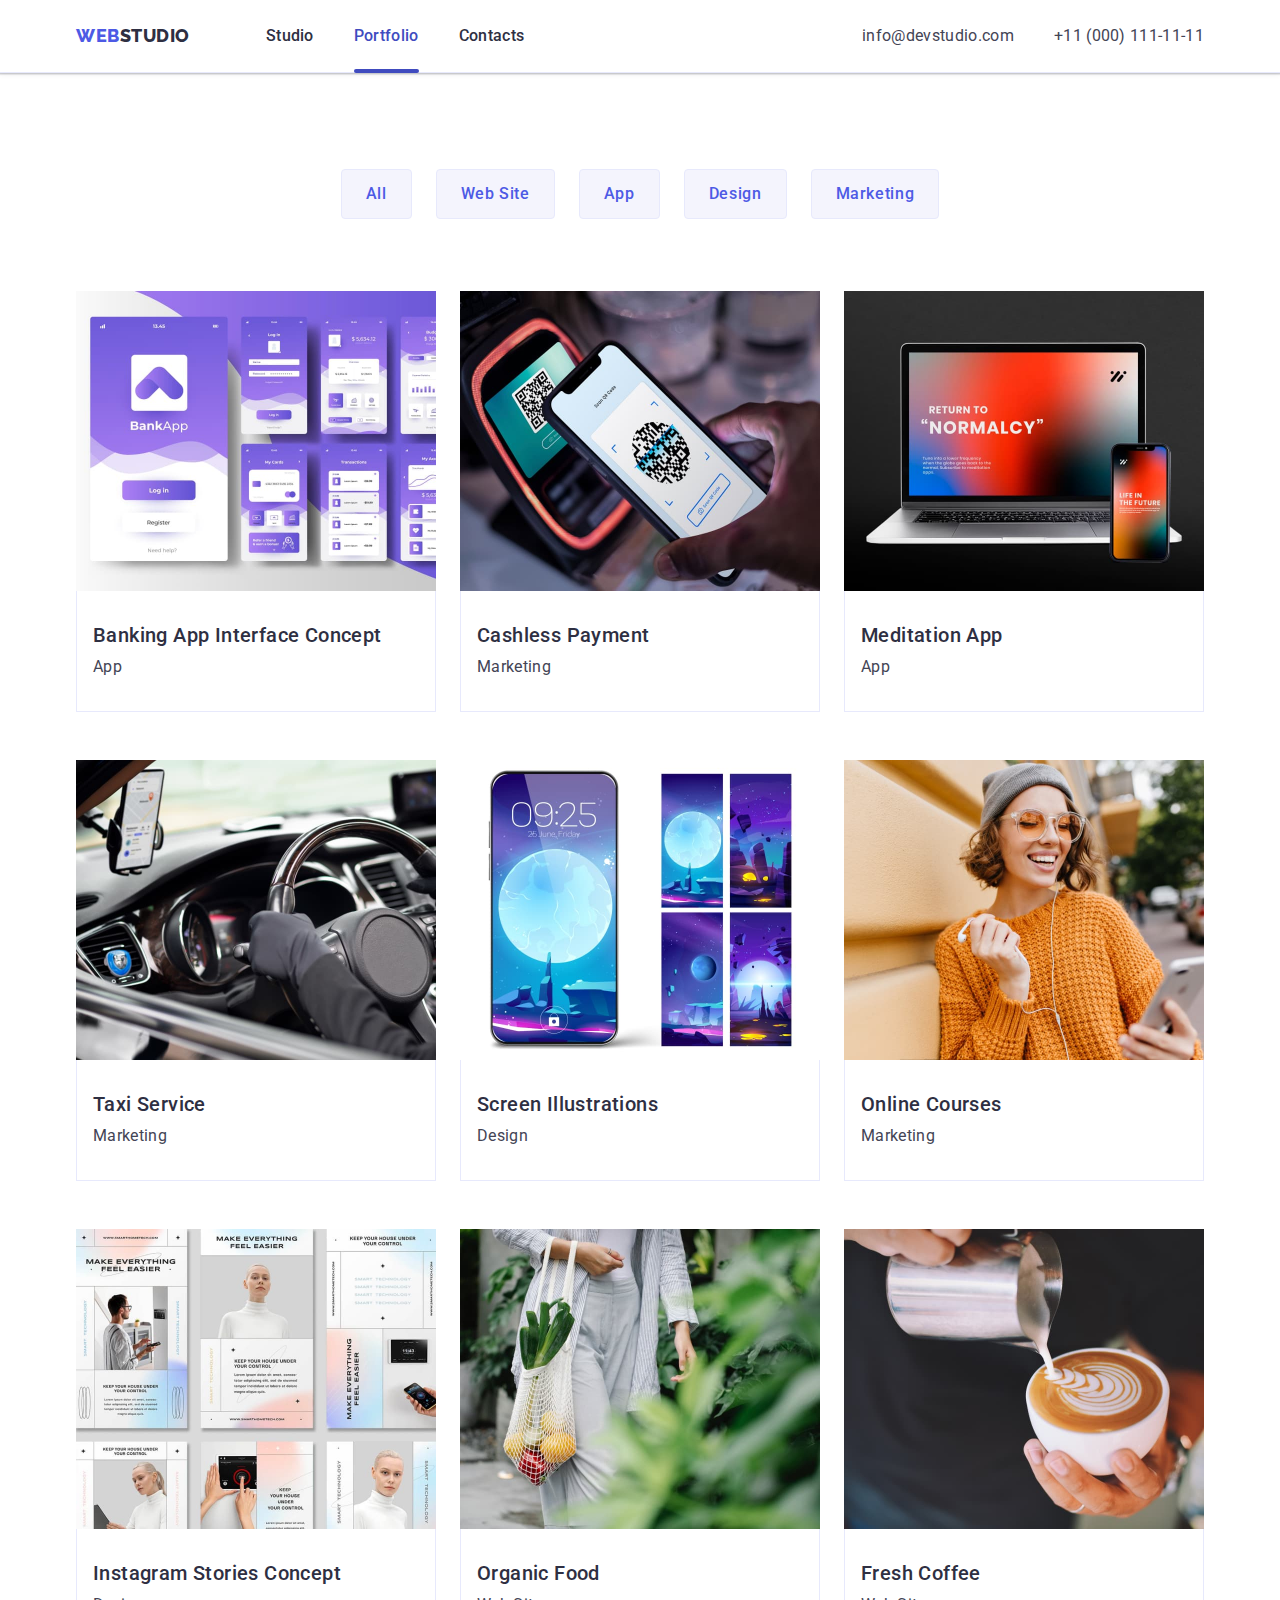
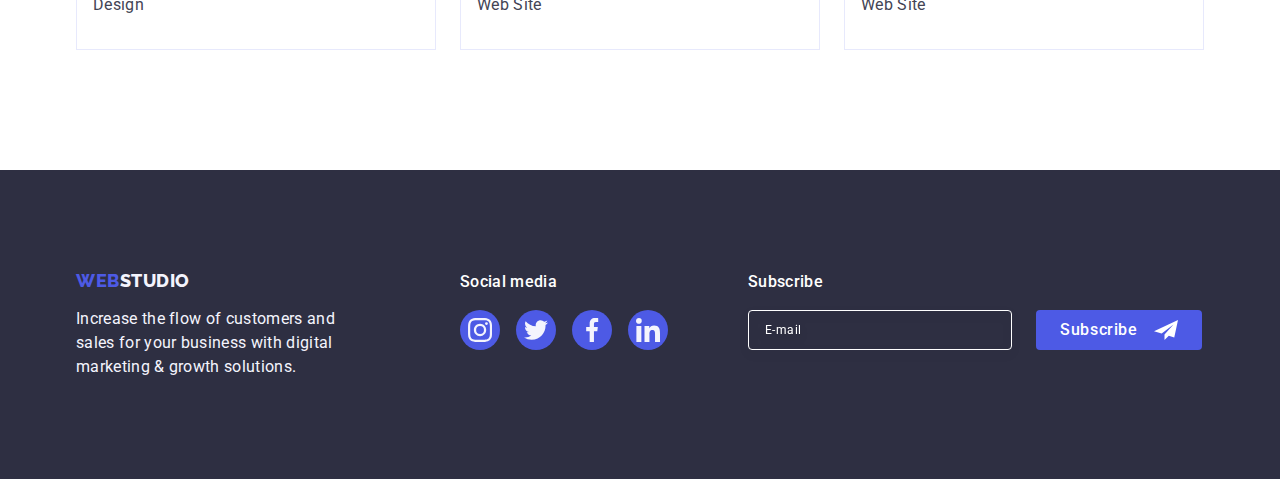
==== portfolio.html @ ef47f533 "project basics" ====
<!DOCTYPE html>
<html lang="en">
  <head>
    <meta charset="UTF-8" />
    <meta http-equiv="X-UA-Compatible" content="IE=edge" />
    <meta name="viewport" content="width=device-width, initial-scale=1.0" />
    <title>Portfolio</title>
    <link
      rel="stylesheet"
      href="https://cdn.jsdelivr.net/npm/modern-normalize@2.0.0/modern-normalize.min.css"
    />
    <link rel="preconnect" href="https://fonts.googleapis.com" />
    <link rel="preconnect" href="https://fonts.gstatic.com" crossorigin />
    <link
      href="https://fonts.googleapis.com/css2?family=Raleway:wght@800&family=Roboto:wght@400;500;700;900&display=swap"
      rel="stylesheet"
    />
    <link rel="stylesheet" href="./css/styles.css" />
  </head>
  <body>
    <header class="header">
      <div class="container">
        <nav class="header-left">
          <a class="logo logo-accent link" href="./index.html"
            >Web<span class="logo">Studio</span></a
          >
          <ul class="header-navigation list">
            <li class="header-nav-item">
              <a href="./index.html" class="nav-link link">Studio</a>
            </li>
            <li class="header-nav-item">
              <a href="./portfolio.html" class="nav-link current link"
                >Portfolio</a
              >
            </li>
            <li class="header-nav-item">
              <a href="" class="nav-link link">Contacts</a>
            </li>
          </ul>
        </nav>
        <address class="address">
          <ul class="header-address list">
            <li>
              <a href="mailto:info@devstudio.com" class="address-link link"
                >info@devstudio.com</a
              >
            </li>
            <li class="telephone">
              <a href="tel:+110001111111" class="address-link link"
                >+11 (000) 111-11-11</a
              >
            </li>
          </ul>
        </address>
      </div>
    </header>
    <main>
      <section class="portfolio-section section">
        <div class="container">
          <h1 class="portfolio-title visually-hidden">Portfolio</h1>

          <ul class="gallery-buttons list">
            <li><button type="button" class="gallery-button">All</button></li>
            <li>
              <button type="button" class="gallery-button">Web Site</button>
            </li>
            <li>
              <button type="button" class="gallery-button">App</button>
            </li>
            <li>
              <button type="button" class="gallery-button">Design</button>
            </li>
            <li>
              <button type="button" class="gallery-button">Marketing</button>
            </li>
          </ul>

          <ul class="gallery-cards list">
            <li class="gallery-card">
              <a href="" class="gallery-link link">
                <div class="gallery-image-overlay">
                  <img
                    src="./images/portfolio_gallery/1.jpg"
                    alt="Banking App"
                    width="360"
                    class="gallery-card-image"
                  />
                  <p class="overlay-description">
                    14 Stylish and User-Friendly App Design Concepts · Task
                    Manager App · Calorie Tracker App · Exotic Fruit Ecommerce
                    App · Cloud Storage App
                  </p>
                </div>

                <div class="gallery-card-content">
                  <h2 class="gallery-card-title">
                    Banking App Interface Concept
                  </h2>
                  <p class="gallery-card-desc">App</p>
                </div>
              </a>
            </li>

            <li class="gallery-card">
              <a href="" class="gallery-link link">
                <div class="gallery-image-overlay">
                  <img
                    src="./images/portfolio_gallery/2.jpg"
                    alt="Cashless Payment"
                    width="360"
                    class="gallery-card-image"
                  />
                  <p class="overlay-description">
                    14 Stylish and User-Friendly App Design Concepts · Task
                    Manager App · Calorie Tracker App · Exotic Fruit Ecommerce
                    App · Cloud Storage App
                  </p>
                </div>

                <div class="gallery-card-content">
                  <h2 class="gallery-card-title">Cashless Payment</h2>
                  <p class="gallery-card-desc">Marketing</p>
                </div>
              </a>
            </li>

            <li class="gallery-card">
              <a href="" class="gallery-link link">
                <div class="gallery-image-overlay">
                  <img
                    src="./images/portfolio_gallery/3.jpg"
                    alt="Meditation App"
                    width="360"
                    class="gallery-card-image"
                  />
                  <p class="overlay-description">
                    14 Stylish and User-Friendly App Design Concepts · Task
                    Manager App · Calorie Tracker App · Exotic Fruit Ecommerce
                    App · Cloud Storage App
                  </p>
                </div>

                <div class="gallery-card-content">
                  <h2 class="gallery-card-title">Meditation App</h2>
                  <p class="gallery-card-desc">App</p>
                </div>
              </a>
            </li>

            <li class="gallery-card">
              <a href="" class="gallery-link link">
                <div class="gallery-image-overlay">
                  <img
                    src="./images/portfolio_gallery/4.jpg"
                    alt="Taxi Service"
                    width="360"
                    class="gallery-card-image"
                  />
                  <p class="overlay-description">
                    14 Stylish and User-Friendly App Design Concepts · Task
                    Manager App · Calorie Tracker App · Exotic Fruit Ecommerce
                    App · Cloud Storage App
                  </p>
                </div>

                <div class="gallery-card-content">
                  <h2 class="gallery-card-title">Taxi Service</h2>
                  <p class="gallery-card-desc">Marketing</p>
                </div>
              </a>
            </li>

            <li class="gallery-card">
              <a href="" class="gallery-link link">
                <div class="gallery-image-overlay">
                  <img
                    src="./images/portfolio_gallery/5.jpg"
                    alt="Screen Illustrations"
                    width="360"
                    class="gallery-card-image"
                  />
                  <p class="overlay-description">
                    14 Stylish and User-Friendly App Design Concepts · Task
                    Manager App · Calorie Tracker App · Exotic Fruit Ecommerce
                    App · Cloud Storage App
                  </p>
                </div>

                <div class="gallery-card-content">
                  <h2 class="gallery-card-title">Screen Illustrations</h2>
                  <p class="gallery-card-desc">Design</p>
                </div>
              </a>
            </li>

            <li class="gallery-card">
              <a href="" class="gallery-link link">
                <div class="gallery-image-overlay">
                  <img
                    src="./images/portfolio_gallery/6.jpg"
                    alt="Online Courses"
                    width="360"
                    class="gallery-card-image"
                  />
                  <p class="overlay-description">
                    14 Stylish and User-Friendly App Design Concepts · Task
                    Manager App · Calorie Tracker App · Exotic Fruit Ecommerce
                    App · Cloud Storage App
                  </p>
                </div>

                <div class="gallery-card-content">
                  <h2 class="gallery-card-title">Online Courses</h2>
                  <p class="gallery-card-desc">Marketing</p>
                </div>
              </a>
            </li>

            <li class="gallery-card">
              <a href="" class="gallery-link link">
                <div class="gallery-image-overlay">
                  <img
                    src="./images/portfolio_gallery/7.jpg"
                    alt="Instagram Stories "
                    width="360"
                    class="gallery-card-image"
                  />
                  <p class="overlay-description">
                    14 Stylish and User-Friendly App Design Concepts · Task
                    Manager App · Calorie Tracker App · Exotic Fruit Ecommerce
                    App · Cloud Storage App
                  </p>
                </div>

                <div class="gallery-card-content">
                  <h2 class="gallery-card-title">Instagram Stories Concept</h2>
                  <p class="gallery-card-desc">Design</p>
                </div>
              </a>
            </li>

            <li class="gallery-card">
              <a href="" class="gallery-link link">
                <div class="gallery-image-overlay">
                  <img
                    src="./images/portfolio_gallery/8.jpg"
                    alt="Organic Food"
                    width="360"
                    class="gallery-card-image"
                  />
                  <p class="overlay-description">
                    14 Stylish and User-Friendly App Design Concepts · Task
                    Manager App · Calorie Tracker App · Exotic Fruit Ecommerce
                    App · Cloud Storage App
                  </p>
                </div>

                <div class="gallery-card-content">
                  <h2 class="gallery-card-title">Organic Food</h2>
                  <p class="gallery-card-desc">Web Site</p>
                </div>
              </a>
            </li>

            <li class="gallery-card">
              <a href="" class="gallery-link link">
                <div class="gallery-image-overlay">
                  <img
                    src="./images/portfolio_gallery/9.jpg"
                    alt="Fresh Coffee"
                    width="360"
                    class="gallery-card-image"
                  />
                  <p class="overlay-description">
                    14 Stylish and User-Friendly App Design Concepts · Task
                    Manager App · Calorie Tracker App · Exotic Fruit Ecommerce
                    App · Cloud Storage App
                  </p>
                </div>

                <div class="gallery-card-content">
                  <h2 class="gallery-card-title">Fresh Coffee</h2>
                  <p class="gallery-card-desc">Web Site</p>
                </div>
              </a>
            </li>
          </ul>
        </div>
      </section>
    </main>

    <footer class="footer">
      <div class="container">
        <div class="footer-left-part">
          <a class="logo logo-accent link" href="./index.html"
            >Web<span class="logo logo-white">Studio</span></a
          >
          <p class="footer-slogan">
            Increase the flow of customers and sales for your business with
            digital marketing & growth solutions.
          </p>
        </div>
        <div class="footer-social-media">
          <p class="footer-social-title">Social media</p>
          <ul class="footer-social-list list">
            <li class="footer-social-list-item">
              <a class="footer-social-link link" href="">
                <svg class="icon" width="24" height="24">
                  <use href="./images/icons.svg#icon-instagram"></use>
                </svg>
              </a>
            </li>
            <li class="footer-social-list-item">
              <a class="footer-social-link link" href="">
                <svg class="icon" width="24" height="24">
                  <use href="./images/icons.svg#icon-twitter"></use>
                </svg>
              </a>
            </li>
            <li class="footer-social-list-item">
              <a class="footer-social-link link" href="">
                <svg class="icon" width="24" height="24">
                  <use href="./images/icons.svg#icon-facebook"></use>
                </svg>
              </a>
            </li>
            <li class="footer-social-list-item">
              <a class="footer-social-link link" href="">
                <svg class="icon" width="24" height="24">
                  <use href="./images/icons.svg#icon-linkedin"></use>
                </svg>
              </a>
            </li>
          </ul>
        </div>

        <div class="footer-form-part">
          <p class="footer-cta-text">Subscribe</p>
          <form
            class="footer-form"
            action="subscribe"
            autocomplete="off"
            novalidate
          >
            <label for="subscribe-email" class="footer-form-label">
              <input
                type="email"
                name="subscribe-email"
                placeholder="E-mail"
                id="subscribe-email"
                class="footer-form-input"
              />
            </label>
            <button
              type="submit"
              class="footer-cta-button"
              id="footer-cta-button"
            >
              Subscribe
              <svg class="icon" width="24" height="24">
                <use href="./images/icons.svg#icon-send"></use>
              </svg>
            </button>
          </form>
        </div>
      </div>
    </footer>
  </body>
</html>
---- css/styles.css ----
:root {
  --primary-black-color: #2e2f42;
  --text-color: #434455;
  --white-color: #ffffff;
  --light-color: #f4f4fd;
  --accent-color: #e7e9fc;
  --secondary-white-color: #e5e5e5;
  --lightslate: #8e8f99;
  --primary-brand-color: #4d5ae5;
  --pressed-state-color: #404bbf;
}

body {
  font-family: 'Roboto', sans-serif;
  color: var(--text-color);
  background-color: var(--white-color);
  font-size: 16px;
  line-height: 1.5;
  letter-spacing: 0.02em;
}

.list {
  list-style: none;
}

a,
.link {
  text-decoration: none;
  font-style: normal;
}

button {
  cursor: pointer;
}

h1,
h2,
h3,
h4,
h5,
h6,
p,
ul {
  margin: 0;
  padding: 0;
}

img {
  display: block;
  max-width: 100%;
  object-fit: cover;
}

*,
*::before,
*::after {
  box-sizing: border-box;
}

.container {
  width: 1158px;
  margin: 0 auto;
  padding: 0 15px;
}

.section {
  padding-top: 120px;
  padding-bottom: 120px;
}

/* HEADER */

.header {
  border-bottom: 1px solid var(--accent-color);
  box-shadow: 0px 1px 6px 0px rgba(46, 47, 66, 0.08),
    0px 1px 1px 0px rgba(46, 47, 66, 0.16),
    0px 2px 1px 0px rgba(46, 47, 66, 0.08);
}

.header .container {
  display: flex;
  justify-content: space-between;
}

.header-left {
  display: flex;
  align-items: center;
}
.header-left .logo.link {
  margin-right: 76px;
}

.header-navigation {
  display: flex;
}
.header-nav-item:not(:last-child) {
  margin-right: 40px;
}
.header-navigation .nav-link {
  color: var(--primary-black-color);
  font-weight: 500;
  display: block;
  padding: 24px 0;
  position: relative;
  transition: color 250ms cubic-bezier(0.4, 0, 0.2, 1);
}

.header-navigation .nav-link:after {
  content: '';
  position: absolute;
  bottom: -1px;
  left: 0;
  width: 100%;
  height: 4px;
  border-radius: 2px;
  background-color: var(--pressed-state-color);
  display: none;
}

.header-navigation .nav-link.current:after {
  display: block;
}

.header-navigation .nav-link.current {
  color: var(--pressed-state-color);
}

.logo {
  font-family: 'Raleway', sans-serif;
  font-weight: 800;
  text-transform: uppercase;
  font-size: 18px;
  line-height: 1.17;
  letter-spacing: 0.03em;
  color: var(--primary-black-color);
}
.logo-accent {
  color: var(--primary-brand-color);
}
.logo-white {
  color: var(--light-color);
}

.address {
  font-style: normal;
}

.header-address {
  display: flex;
  gap: 40px;
}
.header-address > li {
  display: block;
  padding: 24px 0;
}
.header-address .address-link {
  color: var(--text-color);
  transition: color 250ms cubic-bezier(0.4, 0, 0.2, 1);
}

.header-navigation .nav-link:hover,
.header-navigation .nav-link:focus,
.header-address .address-link:hover,
.header-address .address-link:focus {
  color: var(--pressed-state-color);
}

/* MAIN page */
/* HERO section */

.hero {
  background-color: var(--primary-black-color);
  padding: 188px 0;
  background-image: linear-gradient(
      to bottom,
      rgba(46, 47, 66, 0.7),
      rgba(46, 47, 66, 0.7)
    ),
    url(../images/hero-bg.jpg);
  background-repeat: no-repeat;
  background-position: center;
  background-size: cover;
  max-width: 1440px;
  margin: 0 auto;
}

.hero .container {
  display: flex;
  flex-direction: column;
  align-items: center;
}
.hero-title {
  color: var(--white-color);
  font-size: 56px;
  line-height: 1.07;
  font-weight: 700;
  letter-spacing: 0.02em;
  text-align: center;
  max-width: 496px;
  margin-bottom: 48px;
}

.hero-button {
  font-size: inherit;
  line-height: inherit;
  font-weight: 500;
  background-color: var(--primary-brand-color);
  color: var(--white-color);
  letter-spacing: 0.04em;
  box-shadow: 0px 4px 4px 0px rgba(0, 0, 0, 0.15);
  border-radius: 4px;
  padding: 16px 32px;
  min-width: 169px;
  height: 56px;
  border: none;
  transition: background-color 250ms cubic-bezier(0.4, 0, 0.2, 1);
}

.hero-button:hover,
.hero-button:focus {
  background-color: var(--pressed-state-color);
}

/* ADVANTAGES section */

.advantages-list {
  display: flex;
}

.advantage-item {
  flex-basis: calc((100% - 3 * 24px) / 4);
}

.advantage-icon-wrap {
  display: flex;
  justify-content: center;
  align-items: center;
  height: 112px;
  border-radius: 4px;
  background-color: var(--light-color);
  padding: 24px 100px;
  margin-bottom: 8px;
}

.advantage-item:not(:last-child) {
  margin-right: 24px;
}

.visually-hidden {
  position: absolute;
  width: 1px;
  height: 1px;
  margin: -1px;
  border: 0;
  padding: 0;
  white-space: nowrap;
  clip-path: inset(100%);
  clip: rect(0 0 0 0);
  overflow: hidden;
}

.advantage-title,
.team-name {
  font-size: 20px;
  line-height: 1.2;
  font-weight: 500;
  letter-spacing: 0.02em;
  color: var(--primary-black-color);
  margin-bottom: 8px;
}
.advantage-description {
  color: var(--text-color);
}

/* SERVICES section */

.services {
  padding-top: 0;
}

.services-list {
  display: flex;
  justify-content: space-between;
  gap: 24px;
}

.service-item {
  flex-basis: calc((100% - 3 * 16px) / 3);
  height: 300px;
}

.services-title,
.team-title,
.customers-title {
  font-size: 36px;
  line-height: 1.11;
  text-align: center;
  text-transform: capitalize;
  font-weight: 700;
  color: var(--primary-black-color);
  letter-spacing: 0.02em;
  margin-bottom: 72px;
}

/* TEAM section */

.team {
  background-color: var(--light-color);
}

.team-list {
  display: flex;
  justify-content: space-between;
  gap: 24px;
}

.team-card {
  background-color: var(--white-color);
  border-radius: 0px 0px 4px 4px;
  box-shadow: 0px 2px 1px 0px rgba(46, 47, 66, 0.08),
    0px 1px 1px 0px rgba(46, 47, 66, 0.16),
    0px 1px 6px 0px rgba(46, 47, 66, 0.08);
  flex-basis: calc((100% - 72px) / 4);
}

.team-card-content {
  display: flex;
  flex-direction: column;
  padding-top: 32px;
  padding-bottom: 32px;
}

.team-name {
  text-align: center;
}

.team-role {
  color: var(--text-color);
  text-align: center;
  margin-bottom: 8px;
}

.team-social-list {
  display: flex;
  justify-content: center;
  gap: 24px;
  padding-left: 16px;
  padding-right: 16px;
}

.team-social-list-item {
  width: 40px;
  height: 40px;
}

.team-social-link {
  display: flex;
  justify-content: center;
  align-items: center;
  width: 100%;
  height: 100%;
  border-radius: 50%;
  background-color: var(--primary-brand-color);
  transition: background-color 250ms cubic-bezier(0.4, 0, 0.2, 1);
}

.team-social-link .icon {
  fill: var(--light-color);
}

.team-social-link:hover,
.team-social-link:focus {
  background-color: var(--pressed-state-color);
}

/* CUSTOMERS section */
.customers-list {
  display: flex;
  justify-content: space-between;
  gap: 24px;
}

.customers-list-item {
  width: 168px;
  height: 88px;
}

.customer-link {
  width: 100%;
  height: 100%;
  padding: 16px 32px;
  border-radius: 4px;
  border: 1px solid var(--lightslate);
  color: var(--lightslate);
  display: flex;
  justify-content: center;
  align-items: center;
  transition: border-color 250ms cubic-bezier(0.4, 0, 0.2, 1),
    color 250ms cubic-bezier(0.4, 0, 0.2, 1);
}

.customer-link:hover,
.customer-link:focus {
  border-color: var(--pressed-state-color);
  color: var(--pressed-state-color);
}

.customer-link .icon {
  fill: currentColor;
}

/* FOOTER */

.footer {
  background-color: var(--primary-black-color);
  padding: 100px 0;
}

.footer-slogan {
  color: var(--light-color);
  width: 264px;
}

.footer .logo.link {
  display: inline-block;
  margin-bottom: 16px;
}

.footer .container {
  display: flex;
  align-items: baseline;
}

.footer-left-part {
  margin-right: 120px;
}

.footer-social-media {
  margin-right: 80px;
}

.footer-social-title {
  color: var(--white-color);
  font-weight: 500;
  line-height: 1.5;
  letter-spacing: 0.32px;
  margin-bottom: 16px;
}

.footer-social-list {
  display: flex;
  gap: 16px;
}

.footer-social-list-item {
  width: 40px;
  height: 40px;
}

.footer-social-link {
  display: flex;
  justify-content: center;
  align-items: center;
  width: 100%;
  height: 100%;
  padding: 8px;
  border-radius: 50%;
  background-color: var(--primary-brand-color);
  transition: background-color 250ms cubic-bezier(0.4, 0, 0.2, 1);
}

.footer-social-link:hover,
.footer-social-link:focus {
  background-color: #31d0aa;
}

.footer-social-link .icon {
  fill: var(--light-color);
}

/* =============FOOTER-FORM================== */

.footer-cta-text {
  color: var(--white-color);
  font-family: inherit;
  font-weight: 500;
  line-height: 1.5;
  letter-spacing: 0.02em;
  margin-bottom: 16px;
}

.footer-form {
  display: flex;
  gap: 24px;
}

.footer-form-input {
  font-family: inherit;
  font-size: 12px;
  line-height: 1.5;
  letter-spacing: 0.04em;
  padding: 8px 16px;
  width: 264px;
  height: 40px;
  border-radius: 4px;
  border: 1px solid var(--white-color);
  filter: drop-shadow(0px 4px 4px rgba(0, 0, 0, 0.15));
  color: var(--white-color);
  background-color: transparent;
}

.footer-form-input::placeholder {
  font-family: inherit;
  font-size: 12px;
  line-height: 2;
  letter-spacing: 0.04em;
  color: var(--white-color);
  transition: color 250ms cubic-bezier(0.4, 0, 0.2, 1);
}

.footer-form-input:focus::placeholder {
  color: transparent;
}

.footer-cta-button {
  font-family: inherit;
  font-size: 16px;
  font-weight: 500;
  line-height: 1.5;
  letter-spacing: 0.04em;
  background-color: var(--primary-brand-color);
  color: var(--white-color);
  min-width: 165px;
  height: 40px;
  padding: 8px 24px;
  border-radius: 4px;
  border: none;
  display: flex;
  justify-content: center;
  align-items: center;
  transition: background-color 250ms cubic-bezier(0.4, 0, 0.2, 1);
}

.footer-cta-button:hover,
.footer-cta-button:focus {
  background-color: var(--pressed-state-color);
}

.footer-cta-button .icon {
  fill: currentColor;
  margin-left: 16px;
}

/* PORTFOLIO page */

.portfolio-section.section {
  padding: 96px 0 120px 0;
}

.gallery-buttons {
  display: flex;
  justify-content: center;
  margin-bottom: 72px;
}

.gallery-button {
  background-color: var(--light-color);
  color: var(--primary-brand-color);
  border: 1px solid var(--accent-color);
  letter-spacing: 0.04em;
  font-family: inherit;
  font-weight: 500;
  font-size: inherit;
  line-height: inherit;
  padding: 12px 24px;
  border-radius: 4px;
  transition: color 250ms cubic-bezier(0.4, 0, 0.2, 1),
    background-color 250ms cubic-bezier(0.4, 0, 0.2, 1),
    border-color 250ms cubic-bezier(0.4, 0, 0.2, 1),
    box-shadow 250ms cubic-bezier(0.4, 0, 0.2, 1);
}

.gallery-buttons > li:not(:last-child) {
  margin-right: 24px;
}

.gallery-button:hover,
.gallery-button:focus {
  color: var(--white-color);
  background-color: var(--pressed-state-color);
  border-color: transparent;
  box-shadow: 0px 2px 2px 0px rgba(0, 0, 0, 0.12),
    0px 2px 1px 0px rgba(0, 0, 0, 0.08), 0px 3px 1px 0px rgba(0, 0, 0, 0.1);
}

.gallery-cards {
  display: flex;
  flex-wrap: wrap;
  column-gap: 24px;
  row-gap: 48px;
}

.gallery-card {
  width: calc((100% - 48px) / 3);
}

.gallery-link {
  display: block;
  transition: box-shadow 250ms cubic-bezier(0.4, 0, 0.2, 1);
}

.gallery-link:hover,
.gallery-link:focus {
  box-shadow: 0px 2px 1px 0px rgba(46, 47, 66, 0.08),
    0px 1px 1px 0px rgba(46, 47, 66, 0.16),
    0px 1px 6px 0px rgba(46, 47, 66, 0.08);
}

.gallery-image-overlay {
  position: relative;
  overflow: hidden;
}

.overlay-description {
  background-color: var(--primary-brand-color);
  color: var(--light-color);
  font-size: inherit;
  line-height: inherit;
  letter-spacing: 0.04em;
  padding: 40px 32px;
  position: absolute;
  top: 0;
  left: 0;
  width: 100%;
  height: 100%;
  transform: translateY(100%);
  transition: transform 250ms cubic-bezier(0.4, 0, 0.2, 1);
}

.gallery-link:hover .overlay-description,
.gallery-link:focus .overlay-description {
  transform: translateY(0%);
}

.gallery-card-content {
  padding: 32px 16px;
  border: 1px solid var(--accent-color);
  border-top: none;
}

.gallery-card-title {
  font-size: 20px;
  line-height: 1.2;
  font-weight: 500;
  letter-spacing: 0.02em;
  color: var(--primary-black-color);
  margin-bottom: 8px;
}

.gallery-card-desc {
  font-size: 16px;
  line-height: 1.5;
  letter-spacing: 0.02em;
  color: var(--text-color);
}

/* ========== MODAL, BACKDROP=========== */

.modal-backdrop {
  position: fixed;
  top: 0;
  left: 0;
  width: 100%;
  height: 100%;
  background-color: rgba(46, 47, 66, 0.4);
  transition: opacity 250ms cubic-bezier(0.4, 0, 0.2, 1),
    visibility 250ms cubic-bezier(0.4, 0, 0.2, 1);
}

.modal {
  min-width: 408px;
  min-height: 584px;
  border-radius: 4px;
  padding: 24px;
  padding-top: 72px;
  background-color: #fcfcfc;
  border-radius: 4px;
  box-shadow: 0px 2px 1px 0px rgba(0, 0, 0, 0.2),
    0px 1px 3px 0px rgba(0, 0, 0, 0.12), 0px 1px 1px 0px rgba(0, 0, 0, 0.14);
  display: flex;
  flex-direction: column;
  justify-content: flex-end;
  position: absolute;
  top: 50%;
  left: 50%;
  transform: translate(-50%, -50%);
  transition: transform 250ms cubic-bezier(0.4, 0, 0.2, 1);
}

.modal-button {
  width: 24px;
  height: 24px;
  background-color: #e7e9fc;
  padding: 0;
  border-radius: 50%;
  border: 1px solid rgba(0, 0, 0, 0.1);
  position: absolute;
  top: 24px;
  right: 24px;
  display: flex;
  justify-content: center;
  align-items: center;
  transition: background-color 250ms cubic-bezier(0.4, 0, 0.2, 1),
    border 250ms cubic-bezier(0.4, 0, 0.2, 1);
}

.modal-button .icon {
  display: block;
  width: 8px;
  height: 8px;
  transition: fill 250ms cubic-bezier(0.4, 0, 0.2, 1);
}

.modal-button:hover,
.modal-button:focus {
  background-color: var(--pressed-state-color);
  border: none;
}

.modal-button:hover .icon,
.modal-button:focus .icon {
  fill: var(--white-color);
}

.is-hidden {
  visibility: hidden;
  opacity: 0;
  pointer-events: none;
}

/* =============MODAL-FORM================== */

.modal-form {
  display: flex;
  flex-direction: column;
  width: 100%;
}

.modal-form-cta-text {
  color: var(--primary-black-color);
  font-family: inherit;
  font-size: inherit;
  font-weight: 500;
  line-height: 1.5;
  letter-spacing: 0.02em;
  text-align: center;
  margin-bottom: 16px;
}

.modal-form-field-wrap {
  margin-bottom: 8px;
}

.modal-form-field-wrap.textarea {
  margin-bottom: 16px;
}

.modal-form-label {
  display: block;
  color: var(--lightslate);
  font-family: inherit;
  font-size: 12px;
  line-height: 1.17;
  letter-spacing: 0.04em;
  margin-bottom: 4px;
}

.modal-form-input-wrap {
  position: relative;
}

.modal-form-input {
  padding-left: 38px;
  width: 100%;
  height: 40px;
  border-radius: 4px;
  border: 1px solid rgba(46, 47, 66, 0.4);
  background-color: transparent;
  outline: transparent;
  transition: border-color 250ms cubic-bezier(0.4, 0, 0.2, 1);
}

.modal-form-input:focus-within {
  border-color: var(--primary-brand-color);
}

.modal-form-input-icon {
  fill: var(--primary-black-color);
  position: absolute;
  left: 16px;
  top: 50%;
  transform: translateY(-50%);
  transition: fill 250ms cubic-bezier(0.4, 0, 0.2, 1);
}

.modal-form-input:focus + .modal-form-input-icon {
  fill: var(--primary-brand-color);
}

.modal-form-textarea {
  color: rgba(46, 47, 66, 0.4);
  font-family: inherit;
  font-size: 12px;
  line-height: 1.17;
  letter-spacing: 0.04em;
  padding: 8px 16px;
  height: 120px;
  resize: none;
}

.modal-form-textarea::placeholder {
  color: rgba(46, 47, 66, 0.4);
  font-family: inherit;
  font-size: 12px;
  line-height: 1.17;
  letter-spacing: 0.04em;
}

.modal-form-button {
  color: var(--white-color);
  font-family: inherit;
  font-size: inherit;
  letter-spacing: 0.04em;
  font-weight: 500;
  line-height: 1.5;
  letter-spacing: 0.04em;
  text-align: center;
  min-width: 169px;
  padding: 16px 32px;
  margin: 0 auto;
  border: none;
  border-radius: 4px;
  background: var(--primary-brand-color);
  box-shadow: 0px 4px 4px 0px rgba(0, 0, 0, 0.15);
  transition: background-color 250ms cubic-bezier(0.4, 0, 0.2, 1);
}

.modal-form-button:hover,
.modal-form-button:focus {
  background-color: var(--pressed-state-color);
}

.checkbox-wrap {
  margin-bottom: 24px;
}

.checkbox-agree-text {
  color: var(--lightslate);
  font-family: inherit;
  font-size: 12px;
  line-height: 1.17;
  letter-spacing: 0.04em;
  text-align: center;
}

.checkbox-agree-link {
  display: inline-block;
  font-family: inherit;
  font-size: 12px;
  line-height: 1.33;
  letter-spacing: 0.48px;
  text-decoration-line: underline;
  color: var(--primary-brand-color);
  text-align: center;
}

.custom-checkbox {
  width: 16px;
  height: 16px;
  border: 1px solid rgba(46, 47, 66, 0.4);
  border-radius: 2px;
  display: inline-flex;
  align-items: center;
  justify-content: center;
  fill: transparent;
  background-color: transparent;
  transition: background-color 250ms cubic-bezier(0.4, 0, 0.2, 1),
    border 250ms cubic-bezier(0.4, 0, 0.2, 1),
    fill 250ms cubic-bezier(0.4, 0, 0.2, 1);
}

.checkbox:checked + .checkbox-agree-text > .custom-checkbox {
  background-color: var(--pressed-state-color);
  border: none;
  fill: var(--light-color);
  border-color: var(--pressed-state-color);
}
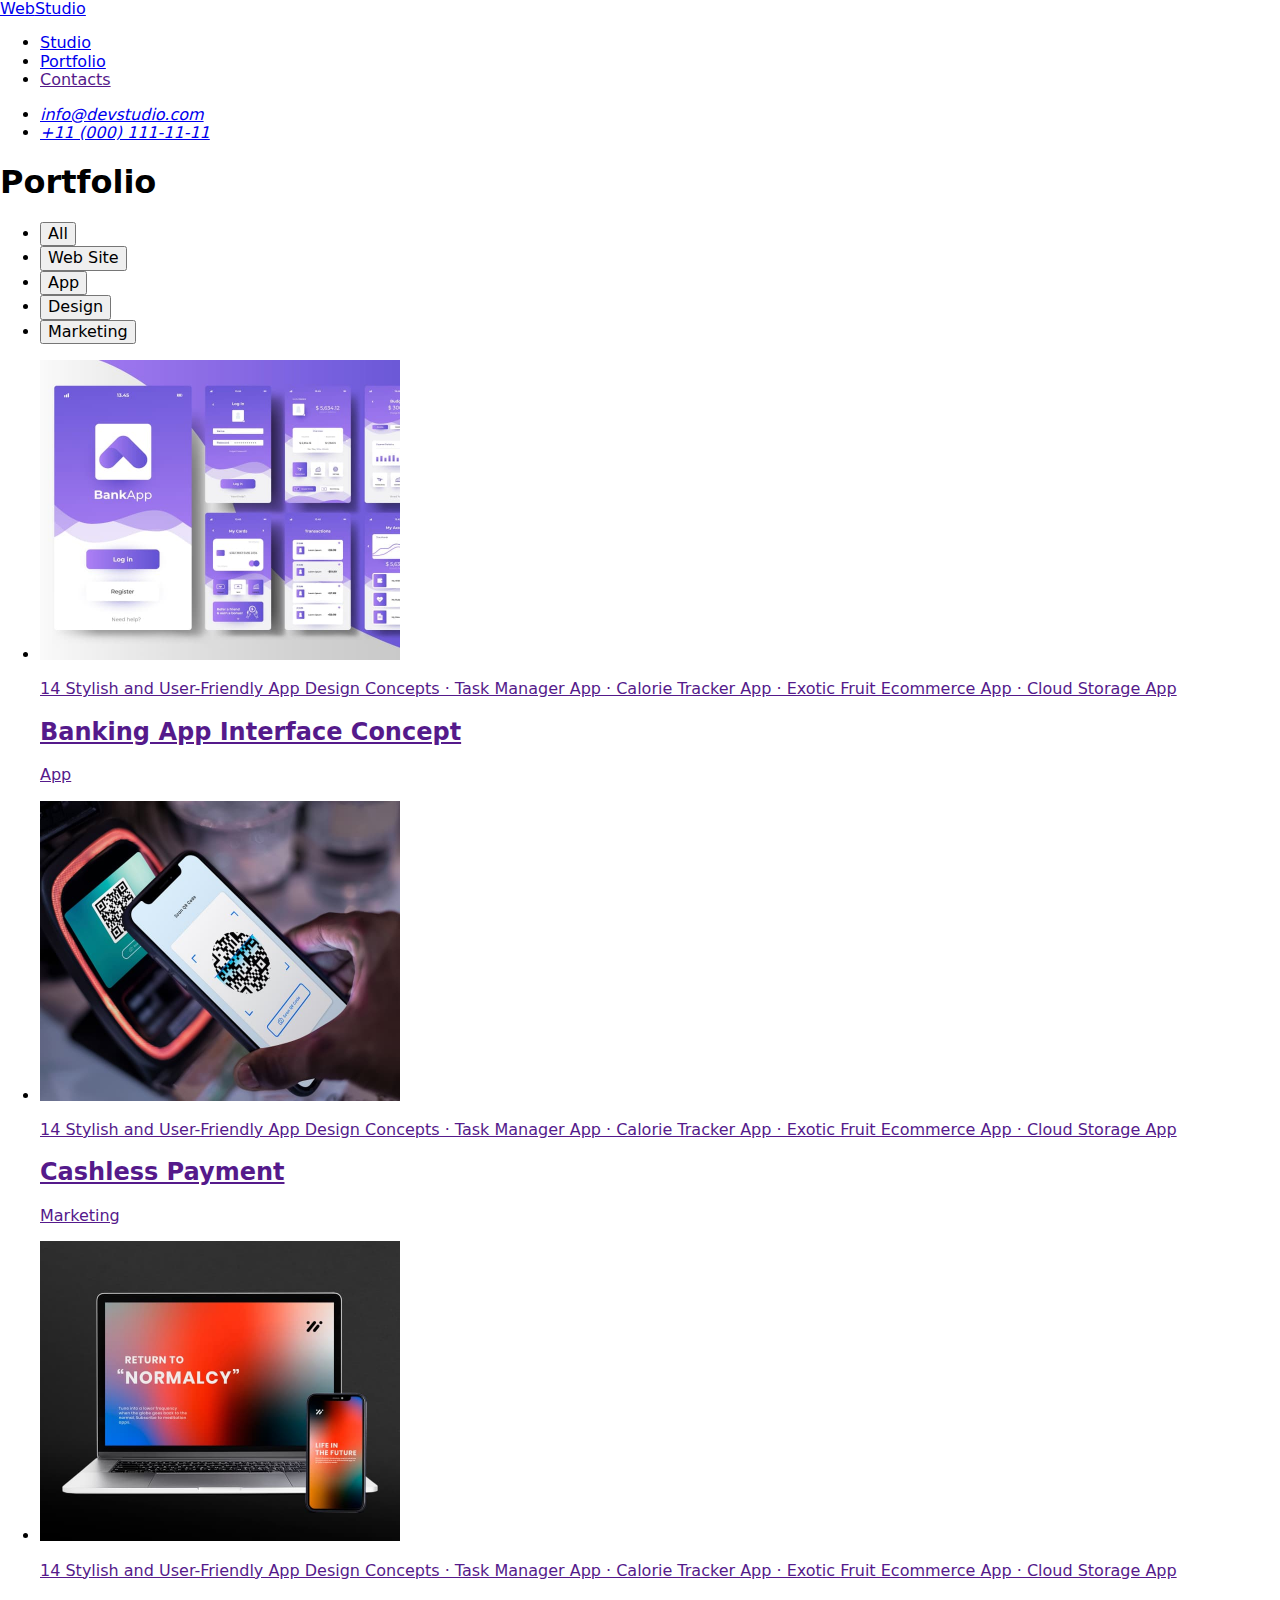
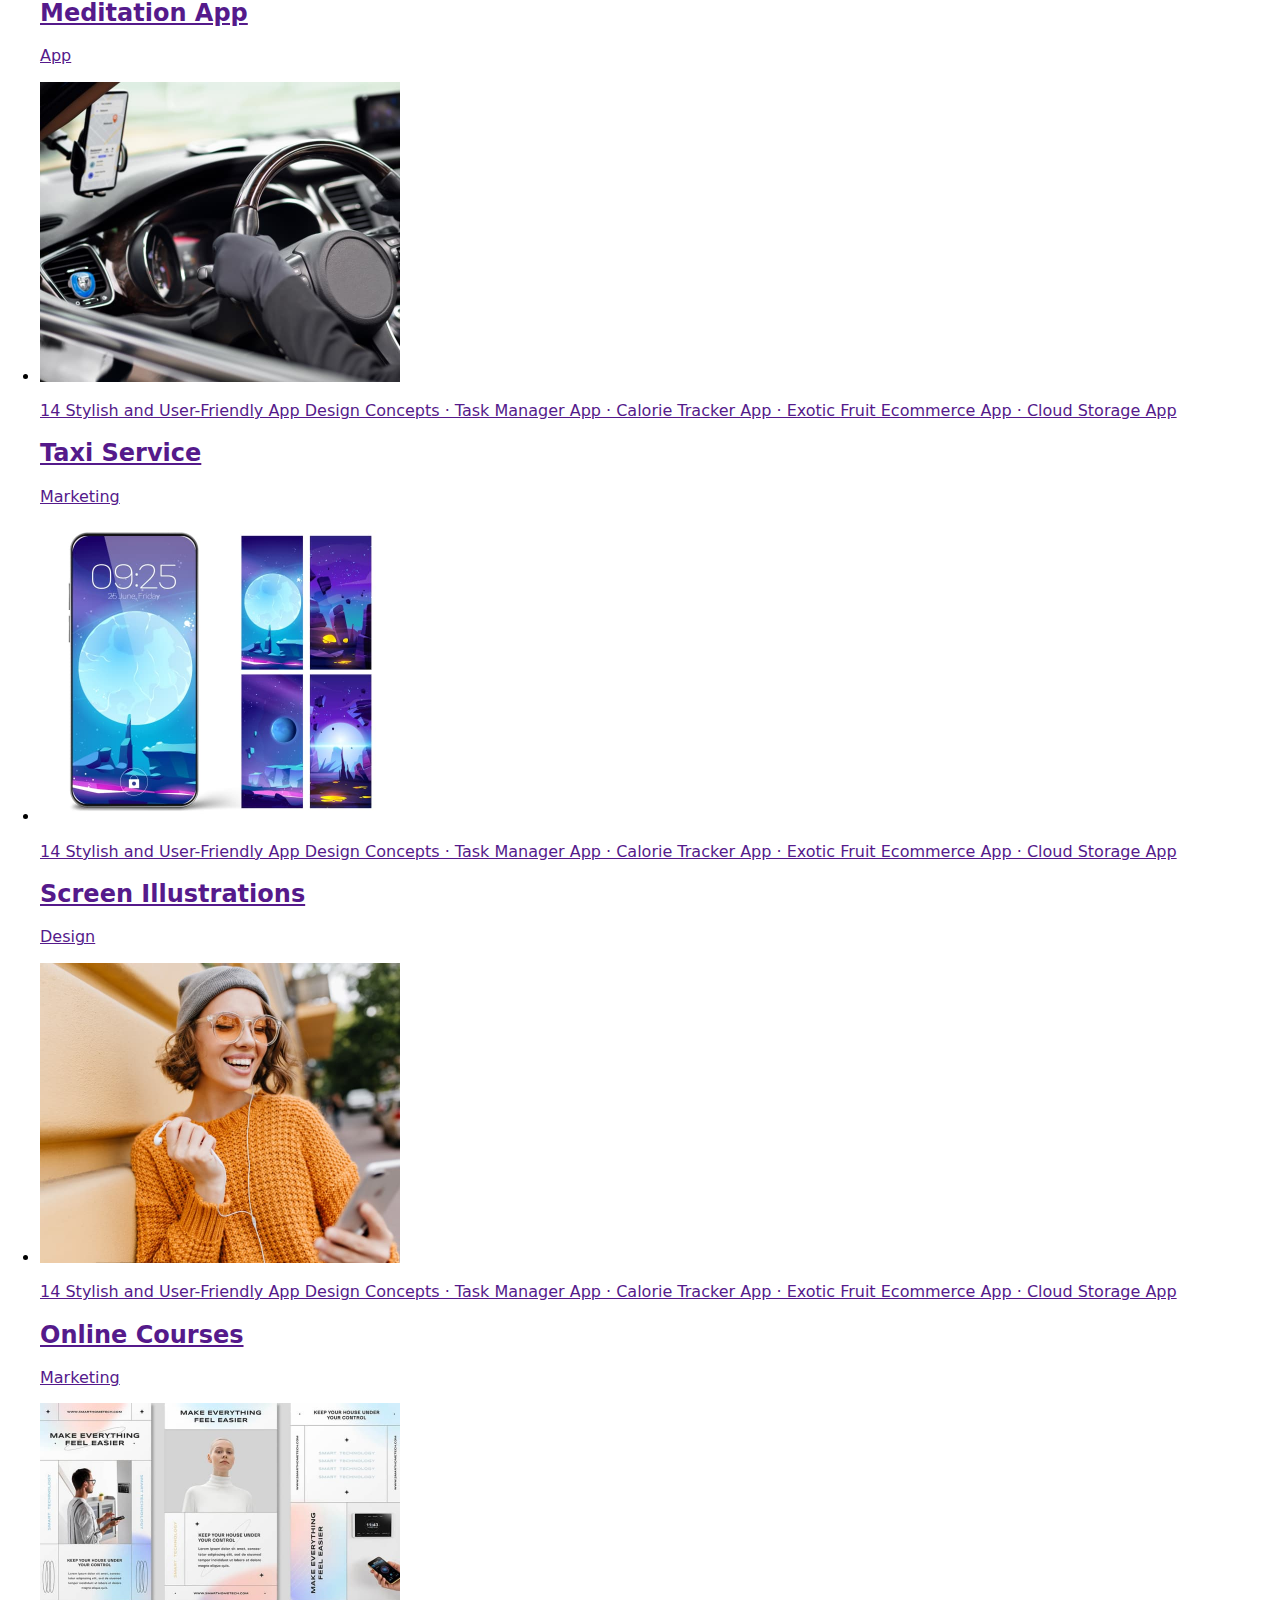
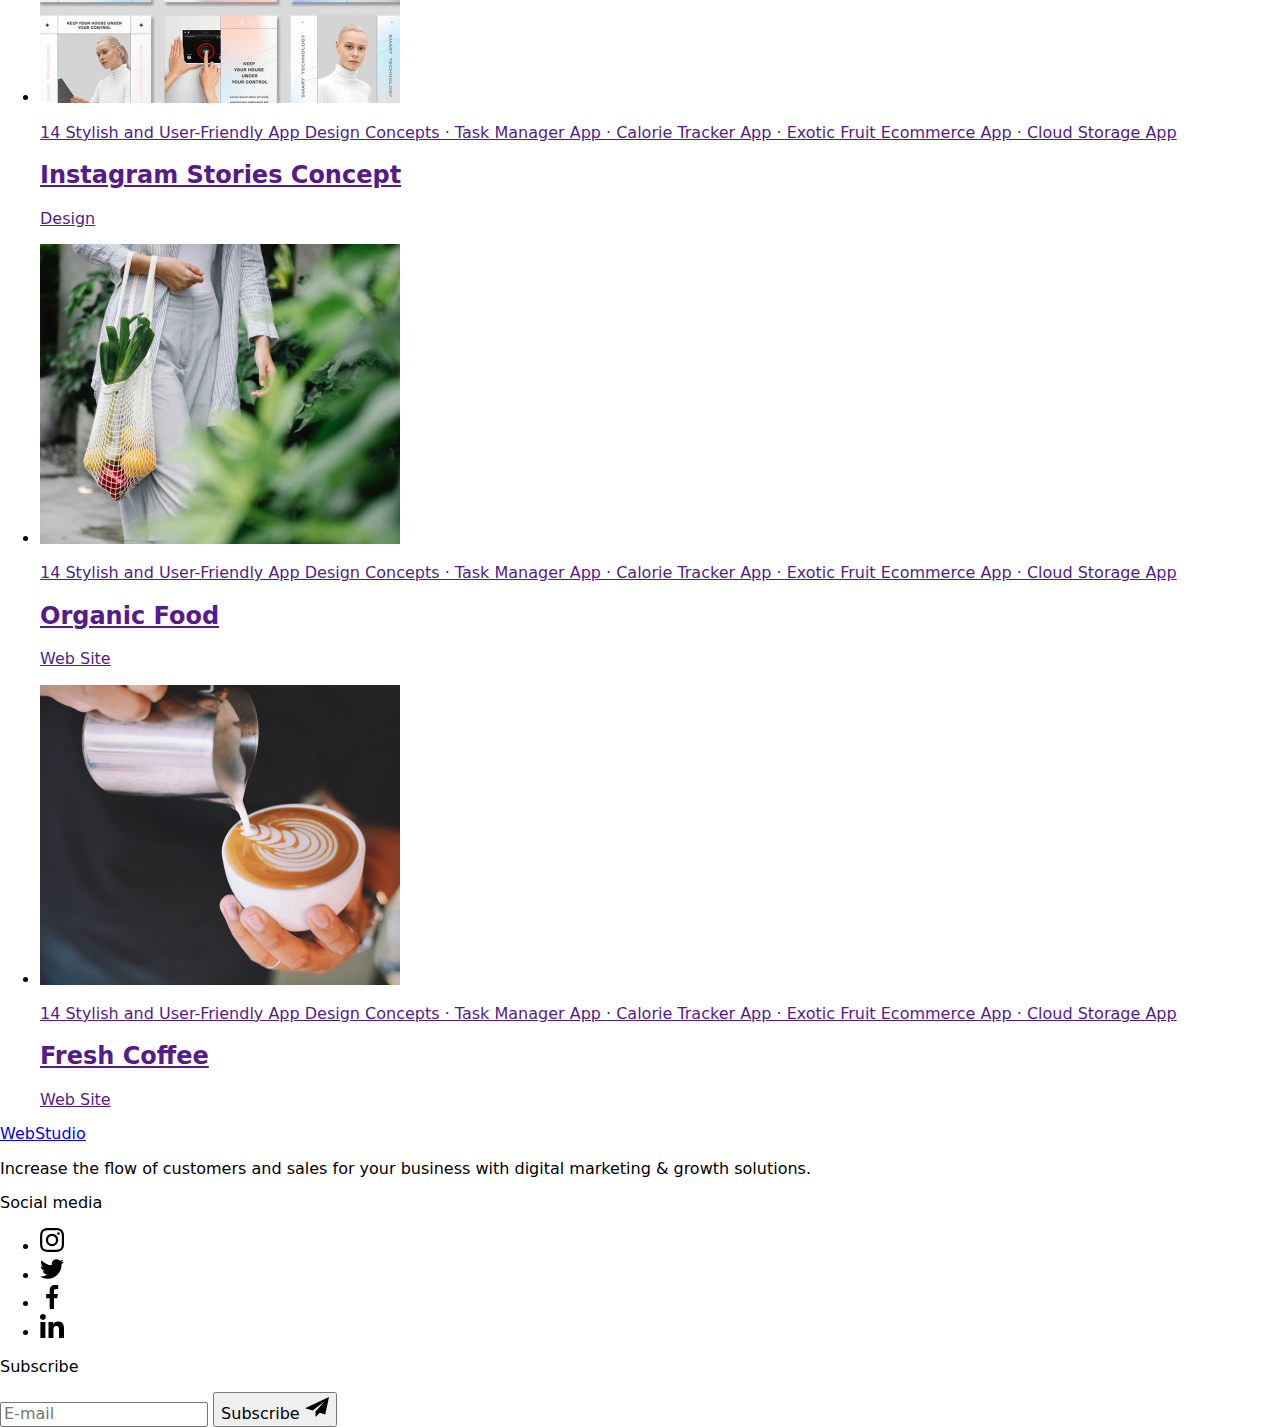
==== commit e750897e: "adaptive styles for all screens - homepage" ====
--- a/portfolio.html
+++ b/portfolio.html
@@ -84,6 +84,7 @@
                     alt="Banking App"
                     width="360"
                     class="gallery-card-image"
+                    loading="lazy"
                   />
                   <p class="overlay-description">
                     14 Stylish and User-Friendly App Design Concepts · Task
@@ -109,6 +110,7 @@
                     alt="Cashless Payment"
                     width="360"
                     class="gallery-card-image"
+                    loading="lazy"
                   />
                   <p class="overlay-description">
                     14 Stylish and User-Friendly App Design Concepts · Task
@@ -132,6 +134,7 @@
                     alt="Meditation App"
                     width="360"
                     class="gallery-card-image"
+                    loading="lazy"
                   />
                   <p class="overlay-description">
                     14 Stylish and User-Friendly App Design Concepts · Task
@@ -155,6 +158,7 @@
                     alt="Taxi Service"
                     width="360"
                     class="gallery-card-image"
+                    loading="lazy"
                   />
                   <p class="overlay-description">
                     14 Stylish and User-Friendly App Design Concepts · Task
@@ -178,6 +182,7 @@
                     alt="Screen Illustrations"
                     width="360"
                     class="gallery-card-image"
+                    loading="lazy"
                   />
                   <p class="overlay-description">
                     14 Stylish and User-Friendly App Design Concepts · Task
@@ -201,6 +206,7 @@
                     alt="Online Courses"
                     width="360"
                     class="gallery-card-image"
+                    loading="lazy"
                   />
                   <p class="overlay-description">
                     14 Stylish and User-Friendly App Design Concepts · Task
@@ -224,6 +230,7 @@
                     alt="Instagram Stories "
                     width="360"
                     class="gallery-card-image"
+                    loading="lazy"
                   />
                   <p class="overlay-description">
                     14 Stylish and User-Friendly App Design Concepts · Task
@@ -247,6 +254,7 @@
                     alt="Organic Food"
                     width="360"
                     class="gallery-card-image"
+                    loading="lazy"
                   />
                   <p class="overlay-description">
                     14 Stylish and User-Friendly App Design Concepts · Task
@@ -270,6 +278,7 @@
                     alt="Fresh Coffee"
                     width="360"
                     class="gallery-card-image"
+                    loading="lazy"
                   />
                   <p class="overlay-description">
                     14 Stylish and User-Friendly App Design Concepts · Task
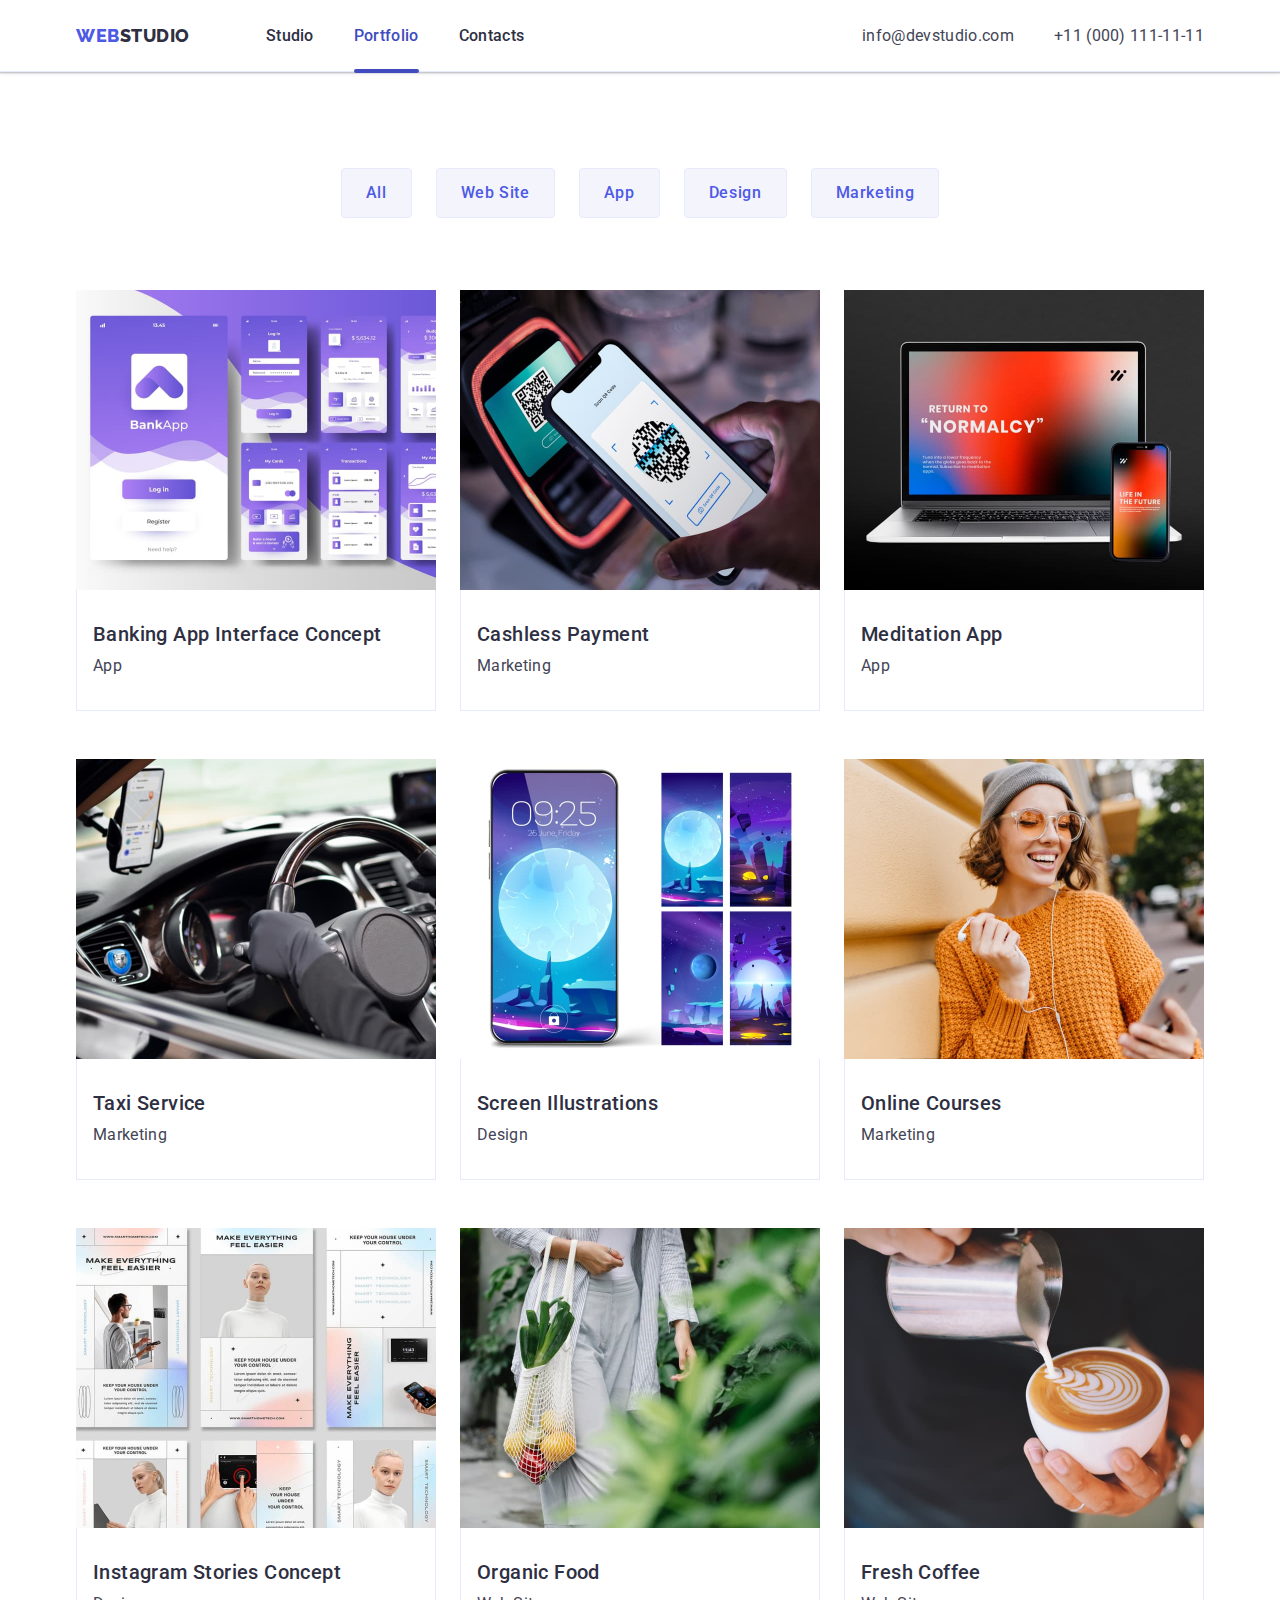
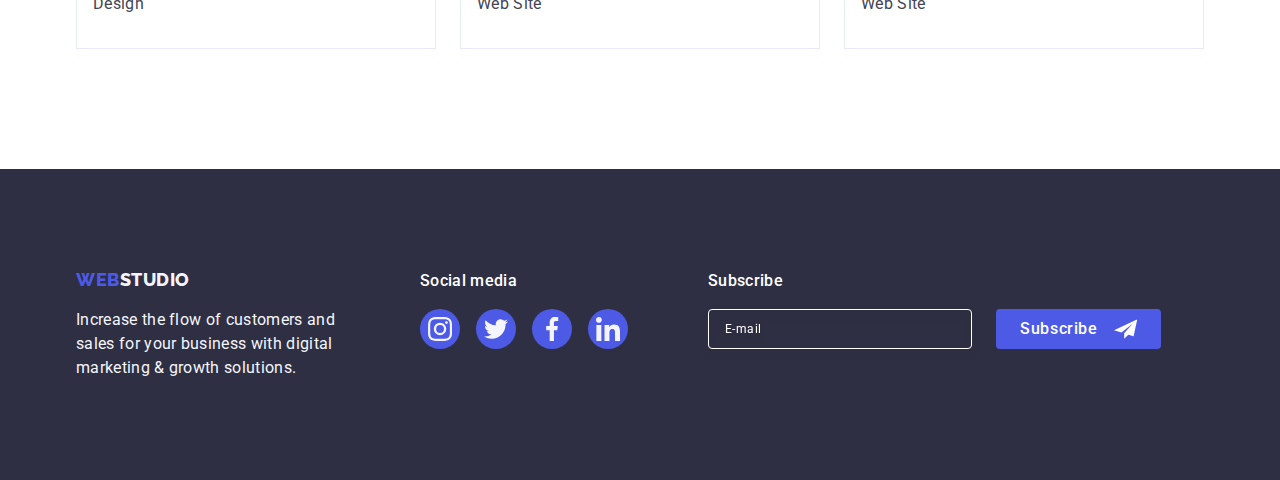
==== commit 6e2df9c8: "portfolio link corr" ====
--- a/portfolio.html
+++ b/portfolio.html
@@ -15,7 +15,7 @@
       href="https://fonts.googleapis.com/css2?family=Raleway:wght@800&family=Roboto:wght@400;500;700;900&display=swap"
       rel="stylesheet"
     />
-    <link rel="stylesheet" href="./css/styles.css" />
+    <link rel="stylesheet" href="./css/index.css" />
   </head>
   <body>
     <header class="header">
--- a/css/index.css
+++ b/css/index.css
@@ -0,0 +1,20 @@
+@import '../css/utils/variables.css';
+
+@import '../css/base/common.css';
+@import '../css/base/container.css';
+@import '../css/base/section.css';
+
+@import '../css/layout/header.css';
+@import '../css/layout/hero.css';
+@import '../css/layout/advantages.css';
+@import '../css/layout/services.css';
+@import '../css/layout/team.css';
+
+@import '../css/layout/customers.css';
+@import '../css/layout/footer.css';
+
+@import '../css/layout/portfolio.css';
+
+@import '../css/layout/modal.css';
+@import '../css/layout/modalform.css';
+@import '../css/layout/mobilemenu.css';
